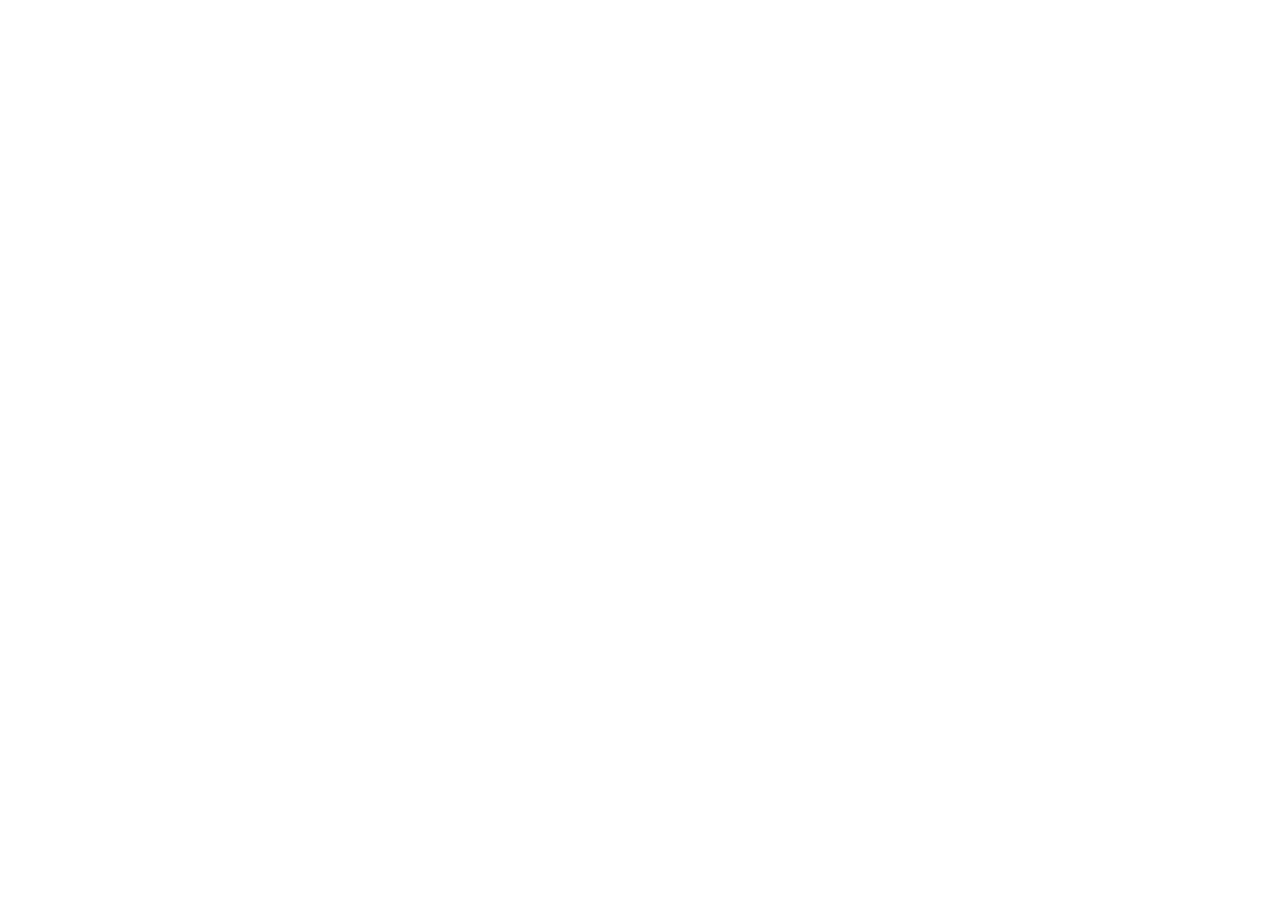
==== demo.html @ 459fa793 "Add interactive Wispucci demo launcher" ====
<!doctype html>
<html lang="ro">
<head>
  <meta charset="utf-8">
  <meta name="viewport" content="width=device-width, initial-scale=1">
  <title>Wispucci Demo</title>
  <meta http-equiv="refresh" content="0; url=https://run.clickup.ai/90121916676/b902fa9c-b2d1-4c93-860a-f9daa88d1351/wispucci-demo.html">
  <script>location.replace('https://run.clickup.ai/90121916676/b902fa9c-b2d1-4c93-860a-f9daa88d1351/wispucci-demo.html');</script>
</head>
<body>
  Deschid demo-ul Wispucci...
  <a href="https://run.clickup.ai/90121916676/b902fa9c-b2d1-4c93-860a-f9daa88d1351/wispucci-demo.html">Deschide demo-ul</a>
</body>
</html>
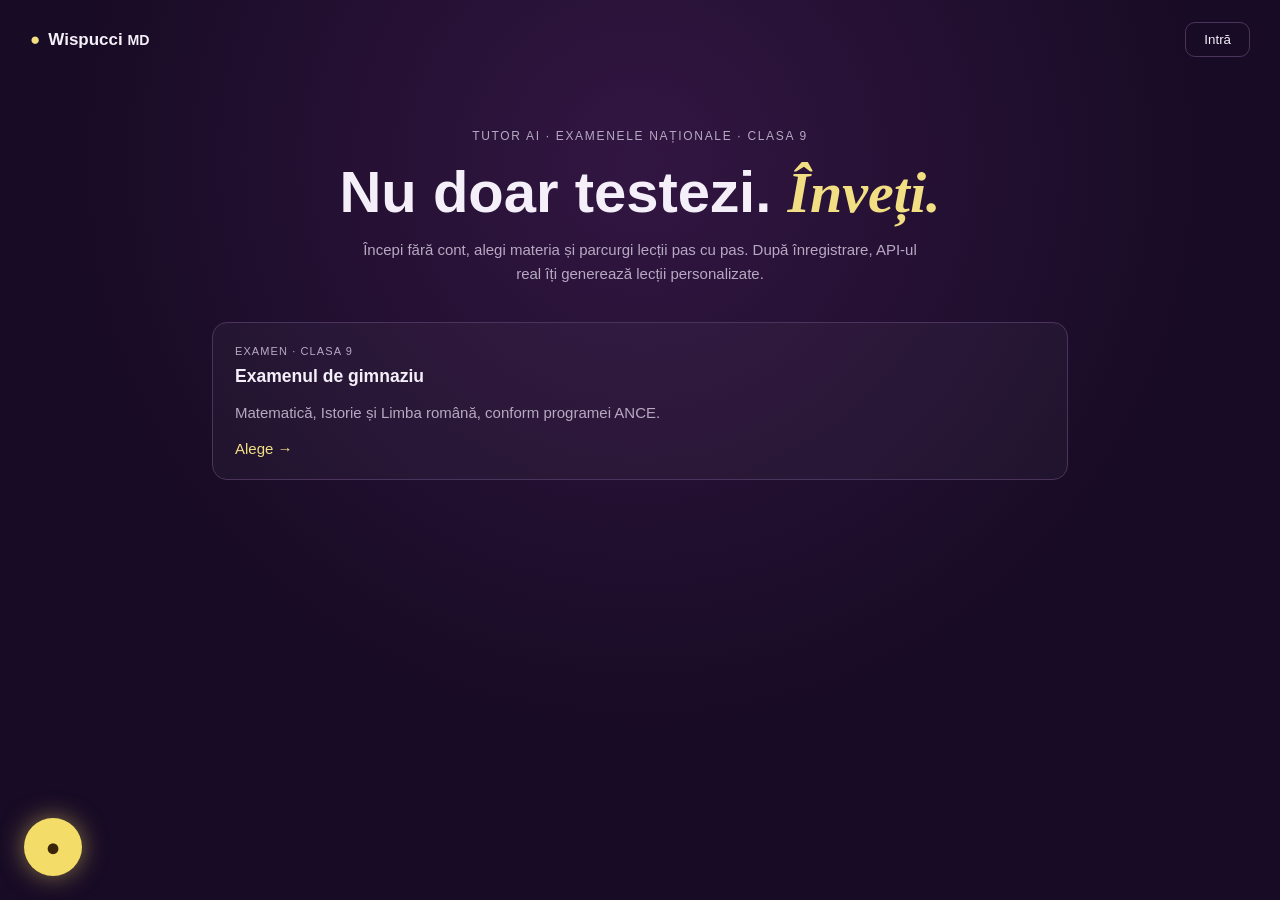
==== commit 38f57d87: "Add real interactive exam demo with API integration" ====
--- a/demo.html
+++ b/demo.html
@@ -1,14 +1,23 @@
 <!doctype html>
 <html lang="ro">
 <head>
-  <meta charset="utf-8">
-  <meta name="viewport" content="width=device-width, initial-scale=1">
-  <title>Wispucci Demo</title>
-  <meta http-equiv="refresh" content="0; url=https://run.clickup.ai/90121916676/b902fa9c-b2d1-4c93-860a-f9daa88d1351/wispucci-demo.html">
-  <script>location.replace('https://run.clickup.ai/90121916676/b902fa9c-b2d1-4c93-860a-f9daa88d1351/wispucci-demo.html');</script>
-</head>
-<body>
-  Deschid demo-ul Wispucci...
-  <a href="https://run.clickup.ai/90121916676/b902fa9c-b2d1-4c93-860a-f9daa88d1351/wispucci-demo.html">Deschide demo-ul</a>
-</body>
-</html>+<meta charset="utf-8"><meta name="viewport" content="width=device-width,initial-scale=1">
+<title>Wispucci MD | Demo clasa a IX-a</title>
+<style>
+:root{--bg:#180b25;--panel:#241233;--line:#4b345c;--text:#f4eff8;--muted:#b7a9c2;--gold:#f3df83}*{box-sizing:border-box}body{margin:0;background:radial-gradient(circle at 50% 18%,#321642 0,#180b25 58%);color:var(--text);font:15px Arial,sans-serif;min-height:100vh}header{display:flex;justify-content:space-between;align-items:center;padding:22px 30px}.brand{font-weight:700;font-size:17px}.brand:before{content:'●';color:var(--gold);margin-right:8px}.login{border:1px solid var(--line);background:transparent;color:var(--text);border-radius:10px;padding:9px 18px;cursor:pointer}.wrap{max-width:900px;margin:auto;padding:50px 22px}.screen{display:none}.screen.active{display:block}.hero{text-align:center;margin-bottom:36px}.kicker{letter-spacing:.14em;text-transform:uppercase;color:var(--muted);font-size:12px}.hero h1{font-size:clamp(34px,6vw,58px);margin:15px 0 12px}.hero h1 em{color:var(--gold);font-family:Georgia,serif}.hero p{color:var(--muted);max-width:560px;margin:auto;line-height:1.6}.grid{display:grid;grid-template-columns:repeat(auto-fit,minmax(190px,1fr));gap:14px}.card,.row,.lesson{border:1px solid var(--line);background:#ffffff08;border-radius:15px;padding:22px;cursor:pointer;transition:.2s}.card:hover,.row:hover{border-color:var(--gold);transform:translateY(-2px)}.tag{font-size:11px;color:var(--muted);letter-spacing:.1em;text-transform:uppercase}.card h3{margin:9px 0 8px}.card p{color:var(--muted);line-height:1.5}.go{color:var(--gold);margin-top:14px}.back{background:transparent;border:0;color:var(--muted);cursor:pointer;margin-bottom:20px}.title{font-size:25px;margin:0 0 22px}.row{display:flex;justify-content:space-between;align-items:center;margin:9px 0;padding:17px 20px}.row span:last-child{color:var(--gold)}.lesson{cursor:default;max-width:680px;margin:auto}.lesson h2{margin-top:7px}.step{border-top:1px solid var(--line);padding:20px 0;line-height:1.7;color:var(--muted)}.step:first-of-type{border-top:0}.step strong{display:block;color:var(--gold);font-size:11px;text-transform:uppercase;letter-spacing:.12em;margin-bottom:7px}.opts{display:grid;gap:8px;margin-top:14px}.opt,.primary{border:1px solid var(--line);border-radius:10px;background:#ffffff08;color:var(--text);padding:12px 15px;text-align:left;cursor:pointer}.opt:hover{border-color:var(--gold)}.primary{background:var(--gold);color:#26152d;border:0;font-weight:700;text-align:center;padding:13px 20px}.hint{position:fixed;left:24px;bottom:24px;width:58px;height:58px;border-radius:50%;background:#f4dc68;color:#3b2508;display:grid;place-items:center;font-size:25px;box-shadow:0 0 25px #f4dc6880;cursor:pointer}.bubble{position:fixed;left:24px;bottom:94px;background:#2d1a3d;border:1px solid var(--line);border-radius:12px;padding:12px 15px;color:var(--muted);max-width:270px;display:none}.bubble.show{display:block}.modal{position:fixed;inset:0;background:#0009;display:none;place-items:center}.modal.show{display:grid}.box{background:#251335;border:1px solid var(--line);border-radius:15px;padding:26px;width:min(380px,90vw)}input{width:100%;padding:12px;margin:7px 0;border-radius:9px;border:1px solid var(--line);background:#ffffff0a;color:var(--text)}.error{color:#fa8b8b;min-height:20px;font-size:12px}@media(max-width:600px){header{padding:18px}.wrap{padding-top:35px}}
+</style></head>
+<body><header><div class="brand">Wispucci <small>MD</small></div><button class="login" id="login">Intră</button></header><main class="wrap">
+<section id="welcome" class="screen active"><div class="hero"><div class="kicker">Tutor AI · Examenele Naționale · Clasa 9</div><h1>Nu doar testezi. <em>Înveți.</em></h1><p>Începi fără cont, alegi materia și parcurgi lecții pas cu pas. După înregistrare, API-ul real îți generează lecții personalizate.</p></div><div class="grid"><div class="card" id="start"><div class="tag">Examen · clasa 9</div><h3>Examenul de gimnaziu</h3><p>Matematică, Istorie și Limba română, conform programei ANCE.</p><div class="go">Alege →</div></div></div></section>
+<section id="subjects" class="screen"><button class="back" data-to="welcome">← Înapoi</button><h2 class="title">Alege materia</h2><div class="grid" id="subjectGrid"></div></section>
+<section id="topics" class="screen"><button class="back" data-to="subjects">← Altă materie</button><h2 class="title" id="topicTitle"></h2><div id="topicList"></div></section>
+<section id="lesson" class="screen"><button class="back" data-to="topics">← Toate temele</button><div id="lessonBox"></div></section>
+</main><div class="bubble" id="bubble"></div><div class="hint" id="orb">●</div>
+<div class="modal" id="modal"><div class="box"><h3 id="modalHeading">Salvează progresul</h3><p style="color:var(--muted)">După cont, lecția este generată de backend-ul real.</p><input id="name" placeholder="Nume"><input id="email" placeholder="Email"><input id="pass" type="password" placeholder="Parolă"><div class="error" id="error"></div><button class="primary" id="submit">Creează cont</button></div></div>
+<script>
+const subjects=[{id:'math',name:'Matematică',symbol:'M',topics:[['m1','Numere reale și radicali'],['m2','Ecuații de gradul II'],['m3','Funcția pătratică'],['m4','Teorema lui Pitagora']]},{id:'hist',name:'Istoria românilor',symbol:'H',topics:[['h1','Formarea poporului român'],['h2','Unirea Principatelor (1859)'],['h3','Independența R. Moldova'],['h_wwi','Primul Război Mondial'],['h_reforme','Reformele interbelice'],['h_totalitare','Regimuri totalitare']]},{id:'rom',name:'Limba română',symbol:'A',topics:[['r1','Diftong, triftong, hiat'],['r2','Părțile de propoziție'],['r_figuri','Figuri de stil și specii literare'],['r_text','Texte funcționale']]}];
+const hints={m1:'Caută cel mai mare pătrat perfect.',m2:'Discriminantul îți spune câte soluții ai.',m3:'a pozitiv: minim, a negativ: maxim.',m4:'Ipotenuza este opusă unghiului drept.',h1:'106 d.Hr. este data de bază.',h2:'Același om a fost ales de două ori.',h3:'27 august 1991.',r1:'Hiatul desparte vocalele în silabe.',r2:'Găsește predicatul primul.',r_figuri:'Metafora nu folosește cuvântul ca.',r_text:'Respectă structura textului funcțional.'};
+const steps={m1:[['Ghici întâi','Cât este √72? Variante: 8,4... / 6√2 / 72√.'],['Concept','√(a·b)=√a·√b. Pentru √72 cauți 36×2, deci 6√2.'],['Quiz','Simplifică √48. Răspuns corect: 4√3.']],m2:[['Ghici întâi','Câte soluții reale are x²+2x+5=0?'],['Concept','Δ=b²−4ac. Δ>0: două soluții, Δ=0: una, Δ<0: niciuna.'],['Quiz','x²−6x+9=0 are o soluție dublă.']],m3:[['Concept','f(x)=ax²+bx+c este o parabolă. xᵥ=−b/2a.'],['Quiz','Pentru y=x²−4x+3, abscisa vârfului este 2.']],m4:[['Concept','În triunghiul dreptunghic: a²+b²=c².'],['Quiz','Catetele 6 și 8 dau ipotenuza 10.']],h1:[['Ghici întâi','Traian a cucerit Dacia în 106 d.Hr.'],['Concept','Poporul român s-a format prin romanizarea dacilor.']],h2:[['Eveniment','La 24 ianuarie 1859, Cuza a fost ales domn în ambele principate.'],['Quiz','Data Unirii Principatelor: 24 ianuarie 1859.']],h3:[['Eveniment','Republica Moldova și-a proclamat independența la 27 august 1991.'],['Quiz','Data independenței: 27 august 1991.']],r1:[['Concept','Diftongul are două vocale în aceeași silabă. Hiatul le desparte.'],['Quiz','extraordinar are 5 silabe.']],r2:[['Concept','Subiectul răspunde la cine?, predicatul la ce face?, complementul la întrebările cerute de verb.'],['Quiz','În Maria citește o carte, o carte este complement direct.']]};
+let subject,topic;const apiBase=location.port&&location.port!=='8801'?location.protocol+'//'+location.hostname+':8801':(window.WISPUCCI_API||location.origin);const token=()=>localStorage.getItem('wispucci.token')||'';function show(id){document.querySelectorAll('.screen').forEach(x=>x.classList.remove('active'));document.getElementById(id).classList.add('active')}function hint(t){bubble.textContent=t||'Alege o temă.';bubble.classList.add('show');setTimeout(()=>bubble.classList.remove('show'),5000)}function api(path,opt={}){opt.headers=Object.assign({'Content-Type':'application/json'},opt.headers||{});if(token())opt.headers.Authorization='Bearer '+token();return fetch(apiBase+path,opt).then(async r=>{let d=await r.json().catch(()=>null);if(!r.ok)throw Error(d?.detail||'Eroare server');return d})}
+start.onclick=()=>{subjectGrid.innerHTML=subjects.map(s=>`<div class="card" data-id="${s.id}"><b>${s.symbol}</b><h3>${s.name}</h3><div class="go">Alege →</div></div>`).join('');subjectGrid.querySelectorAll('[data-id]').forEach(x=>x.onclick=()=>{subject=subjects.find(s=>s.id===x.dataset.id);renderTopics()});show('subjects')};function renderTopics(){topicTitle.textContent=subject.name;topicList.innerHTML=subject.topics.map(t=>`<div class="row" data-id="${t[0]}"><span>${t[1]}</span><span>→</span></div>`).join('');topicList.querySelectorAll('.row').forEach(x=>x.onclick=()=>{topic=subject.topics.find(t=>t[0]===x.dataset.id);hint(hints[topic[0]]);renderTopic()});show('topics')}function renderTopic(){if(token()){backendLesson();return}const s=steps[topic[0]];if(!s){openModal();return}lessonBox.innerHTML=`<div class="lesson"><div class="kicker">${subject.name} · lecție demo</div><h2>${topic[1]}</h2>${s.map(x=>`<div class="step"><strong>${x[0]}</strong>${x[1]}</div>`).join('')}<button class="primary" id="finish">Termin lecția</button></div>`;finish.onclick=()=>{hint('Lecție terminată. Creează cont pentru lecții AI personalizate.');openModal()};show('lesson')}async function backendLesson(){show('lesson');lessonBox.innerHTML='<div class="lesson"><div class="kicker">AI · backend real</div><h2>'+topic[1]+'</h2><div class="step">Generez lecția personalizată...</div></div>';try{const d=await api('/api/tutor/lesson',{method:'POST',body:JSON.stringify({subject:subject.id,topic_title:topic[1],level:1})});lessonBox.innerHTML=`<div class="lesson"><div class="kicker">${subject.name} · AI</div><h2>${topic[1]}</h2><div class="step">${d.content_html||'Lecția a fost generată.'}</div></div>`}catch(e){lessonBox.innerHTML='<div class="lesson"><div class="step">Backend-ul real nu răspunde. Pornește FastAPI pe portul 8801.</div></div>'}}
+function openModal(){modal.classList.add('show')}login.onclick=openModal;submit.onclick=async()=>{error.textContent='';try{const d=await api('/api/auth/signup',{method:'POST',body:JSON.stringify({email:email.value.trim(),display_name:name.value.trim()||'Elev',password:pass.value})});localStorage.setItem('wispucci.token',d.access_token);modal.classList.remove('show');backendLesson()}catch(e){error.textContent=e.message}};document.querySelectorAll('[data-to]').forEach(b=>b.onclick=()=>show(b.dataset.to));orb.onclick=()=>hint(hints[topic?.[0]]||'Alege o materie și o temă.');
+</script></body></html>
